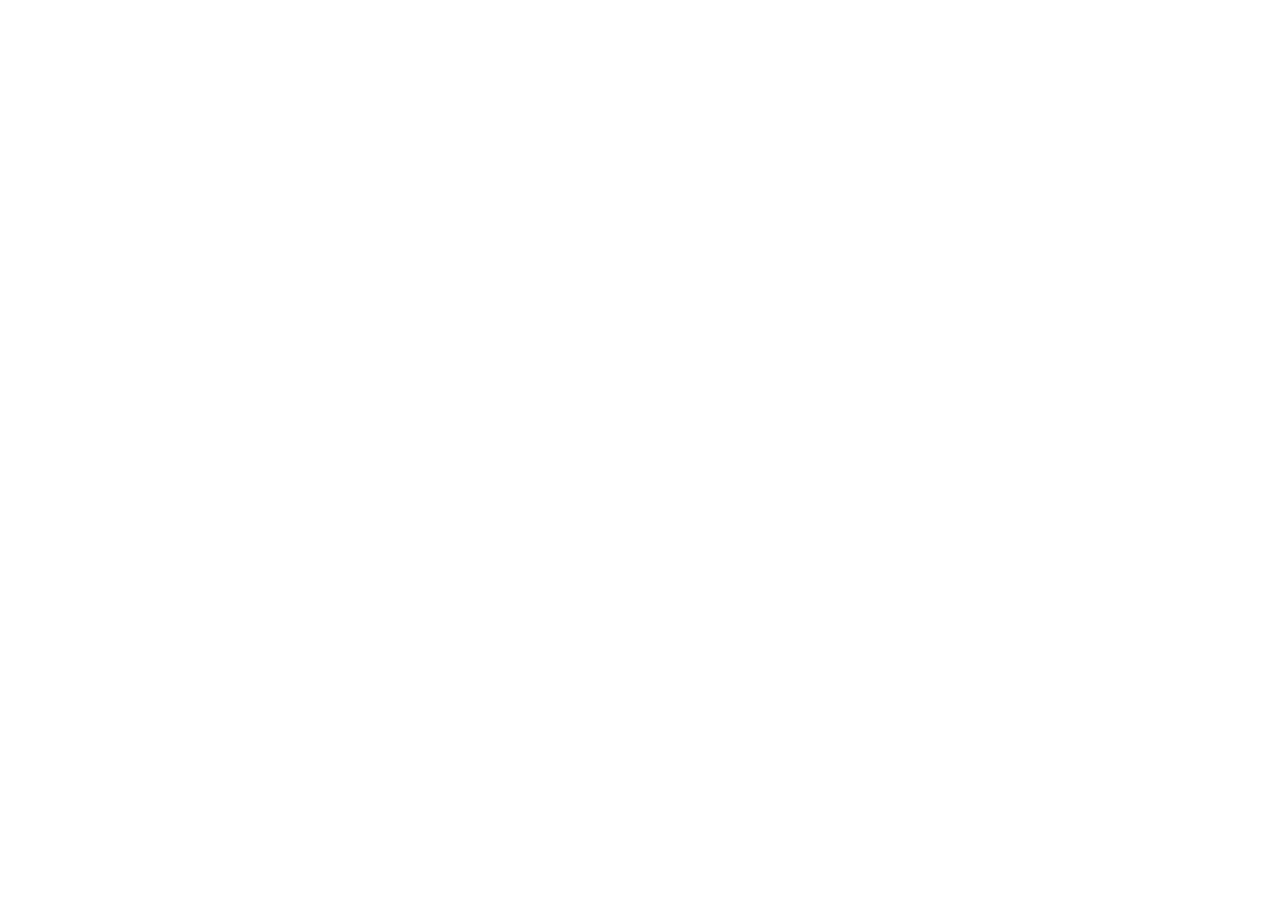
==== calc.html @ 209d0b48 "Created html, css and js file that has basic functions for the math operators" ====
<!DOCTYPE html>
<html lang="en">
<head>
    <meta charset="UTF-8">
    <meta name="viewport" content="width=device-width, initial-scale=1.0">
    <title>Calculator</title>
</head>
<body>
    
</body>
</html>
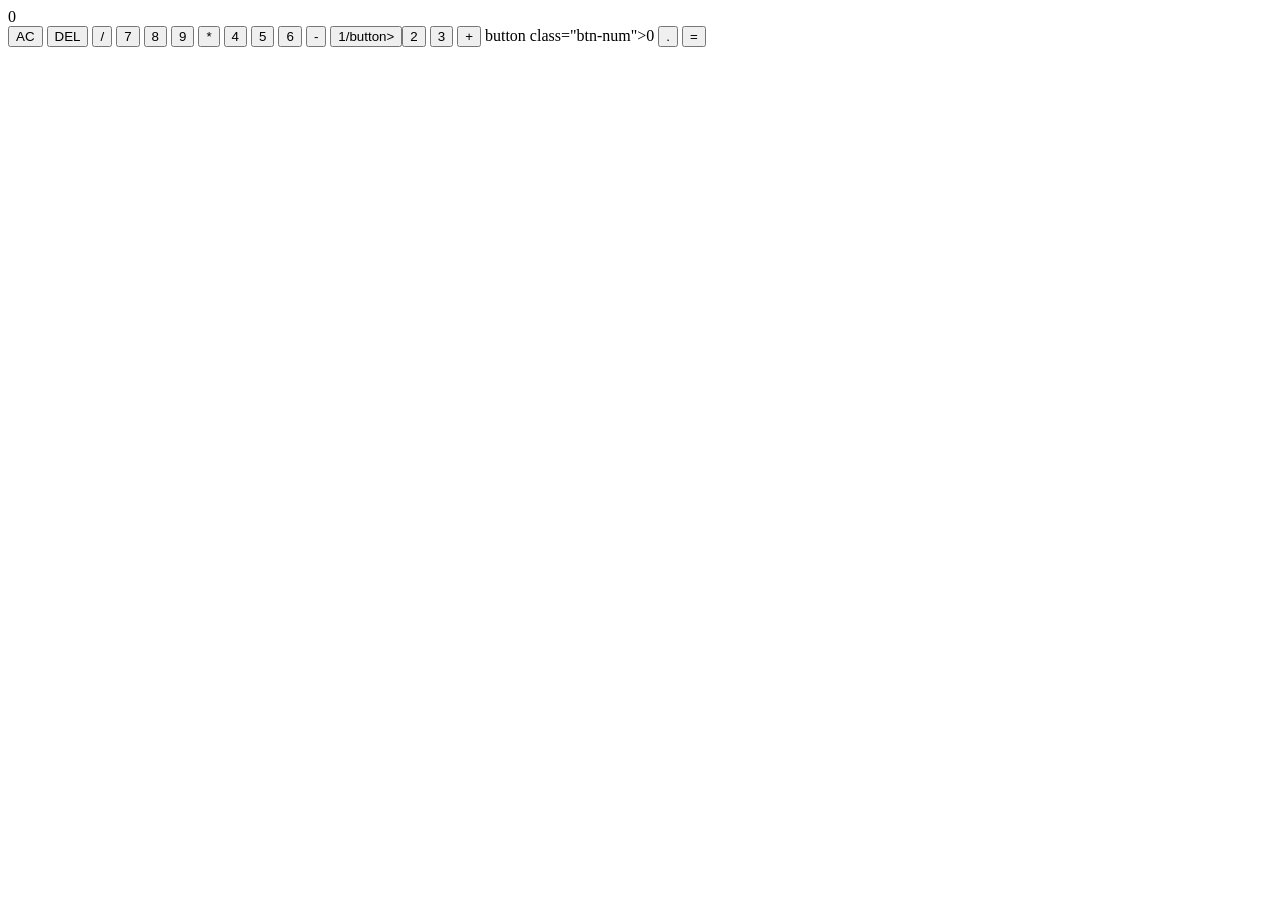
==== commit f16811d1: "Added variables for each part of the operation Created function operate to call math functions Creat" ====
--- a/calc.html
+++ b/calc.html
@@ -6,6 +6,34 @@
     <title>Calculator</title>
 </head>
 <body>
+    <div class="calculator">
+        <div id="display">0</div>
+
+        <div class="buttons">
+            <button class="btn-clear">AC</button>
+            <button class="btn-delete">DEL</button>
+            <button class="btn-operator" data-option="/">/</button>
+
+            <button class="btn-num">7</button>
+            <button class="btn-num">8</button>
+            <button class="btn-num">9</button>
+            <button class="btn-operator" data-option="*">*</button>
+
+            <button class="btn-num">4</button>
+            <button class="btn-num">5</button>
+            <button class="btn-num">6</button>
+            <button class="btn-operator" data-option="-">-</button>
+
+            <button class="btn-num">1/button>
+            <button class="btn-num">2</button>
+            <button class="btn-num">3</button>
+            <button class="btn-operator" data-option="+">+</button>
+
+             button class="btn-num">0</button>
+            <button class="btn-num">.</button>
+            <button class="btn-equals">=</button>
+        </div>
+    </div>
     
 </body>
 </html>
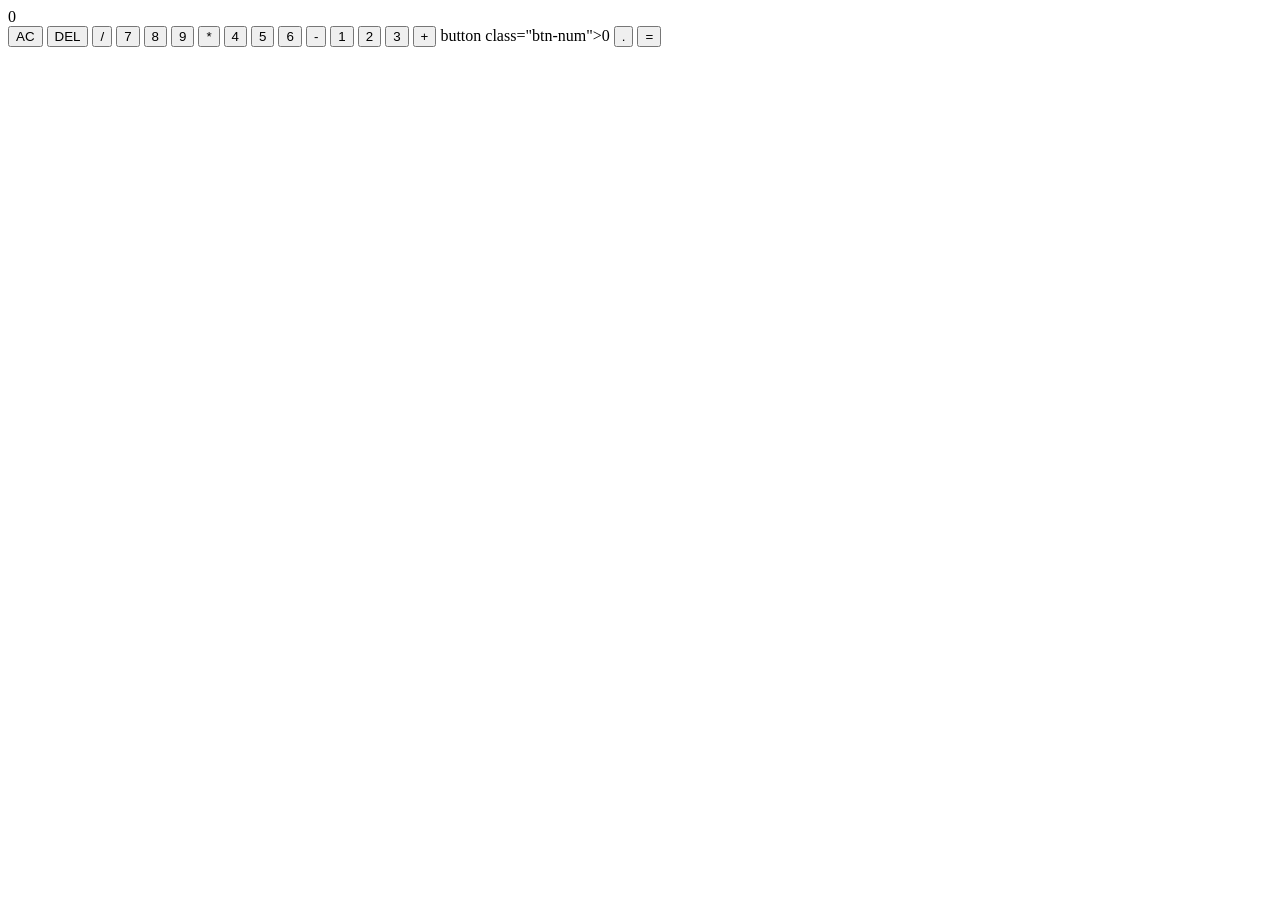
==== commit 39c723f2: "Edited js file to have functions that update variables and edited it to make calculator work" ====
--- a/calc.html
+++ b/calc.html
@@ -24,7 +24,7 @@
             <button class="btn-num">6</button>
             <button class="btn-operator" data-option="-">-</button>
 
-            <button class="btn-num">1/button>
+            <button class="btn-num">1</button>
             <button class="btn-num">2</button>
             <button class="btn-num">3</button>
             <button class="btn-operator" data-option="+">+</button>
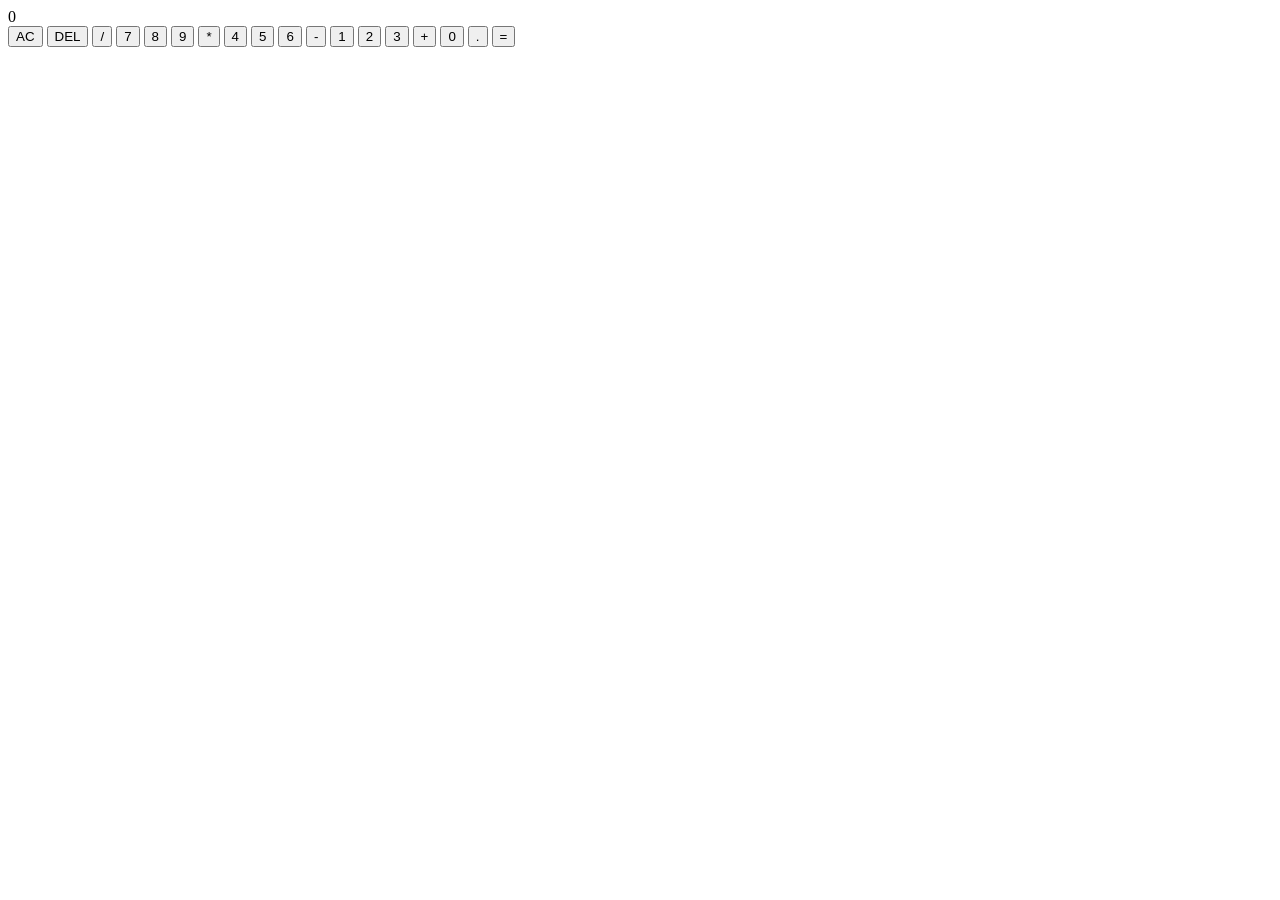
==== commit a831cd07: "Edited unclosed tags, placed missing links for external css and script files and corrected spellings" ====
--- a/calc.html
+++ b/calc.html
@@ -4,6 +4,8 @@
     <meta charset="UTF-8">
     <meta name="viewport" content="width=device-width, initial-scale=1.0">
     <title>Calculator</title>
+    <link rel="stylesheet" href="calc.css">
+    <script src="calc.js" defer></script>
 </head>
 <body>
     <div class="calculator">
@@ -12,24 +14,24 @@
         <div class="buttons">
             <button class="btn-clear">AC</button>
             <button class="btn-delete">DEL</button>
-            <button class="btn-operator" data-option="/">/</button>
+            <button class="btn-operator" data-op="/">/</button>
 
             <button class="btn-num">7</button>
             <button class="btn-num">8</button>
             <button class="btn-num">9</button>
-            <button class="btn-operator" data-option="*">*</button>
+            <button class="btn-operator" data-op="*">*</button>
 
             <button class="btn-num">4</button>
             <button class="btn-num">5</button>
             <button class="btn-num">6</button>
-            <button class="btn-operator" data-option="-">-</button>
+            <button class="btn-operator" data-op="-">-</button>
 
             <button class="btn-num">1</button>
             <button class="btn-num">2</button>
             <button class="btn-num">3</button>
-            <button class="btn-operator" data-option="+">+</button>
+            <button class="btn-operator" data-op="+">+</button>
 
-             button class="btn-num">0</button>
+            <button class="btn-num">0</button>
             <button class="btn-num">.</button>
             <button class="btn-equals">=</button>
         </div>
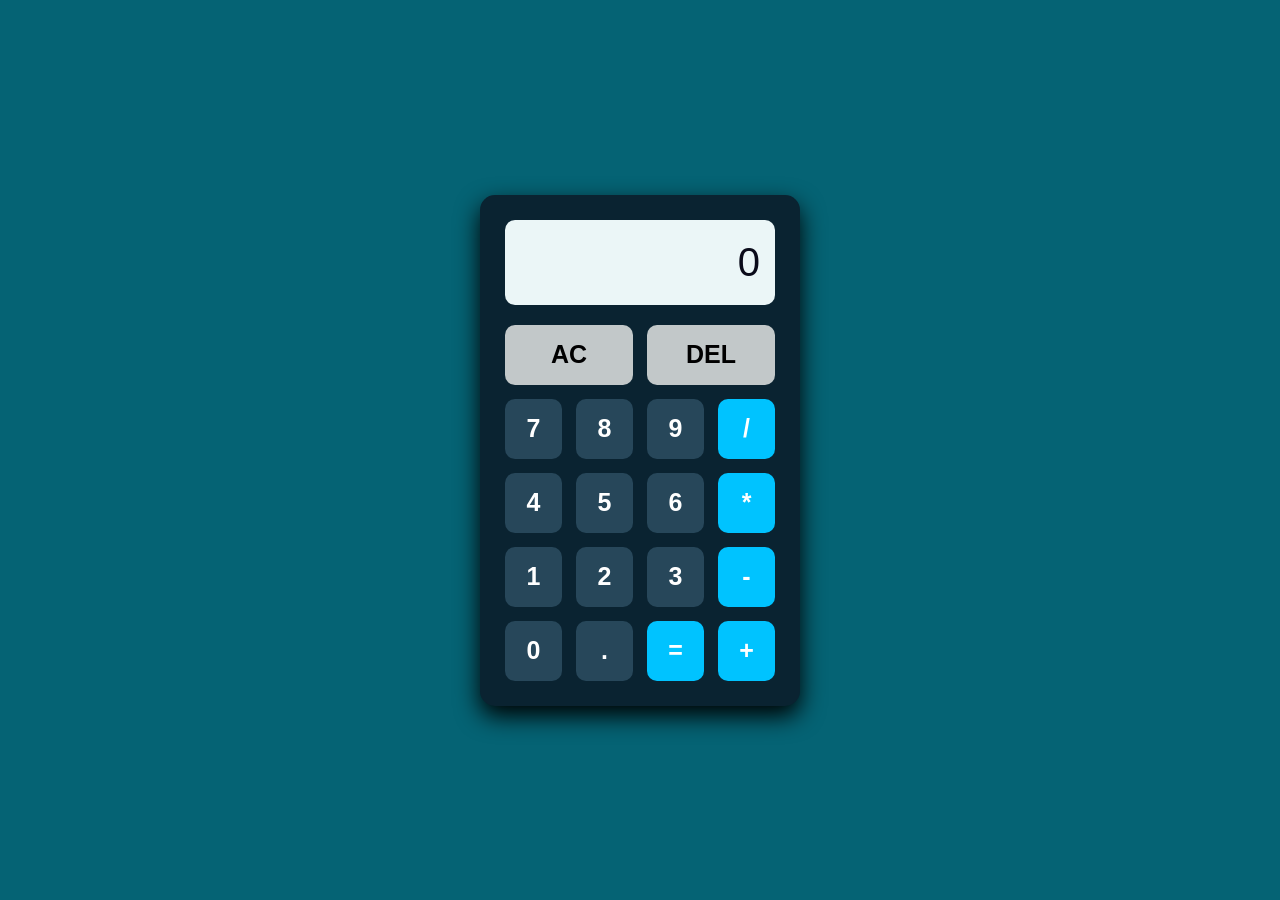
==== commit 0d1cd3f5: "Edited html button order and edited the styles for the buttons" ====
--- a/calc.html
+++ b/calc.html
@@ -14,26 +14,26 @@
         <div class="buttons">
             <button class="btn-clear">AC</button>
             <button class="btn-delete">DEL</button>
-            <button class="btn-operator" data-op="/">/</button>
 
             <button class="btn-num">7</button>
             <button class="btn-num">8</button>
             <button class="btn-num">9</button>
-            <button class="btn-operator" data-op="*">*</button>
+            <button class="btn-operator" data-op="/">/</button>
 
             <button class="btn-num">4</button>
             <button class="btn-num">5</button>
             <button class="btn-num">6</button>
-            <button class="btn-operator" data-op="-">-</button>
+            <button class="btn-operator" data-op="*">*</button>
 
             <button class="btn-num">1</button>
             <button class="btn-num">2</button>
             <button class="btn-num">3</button>
-            <button class="btn-operator" data-op="+">+</button>
+            <button class="btn-operator" data-op="-">-</button>
 
             <button class="btn-num">0</button>
             <button class="btn-num">.</button>
             <button class="btn-equals">=</button>
+            <button class="btn-operator" data-op="+">+</button>
         </div>
     </div>
     
--- a/calc.css
+++ b/calc.css
@@ -0,0 +1,91 @@
+*{
+    box-sizing: border-box;
+    margin: 0;
+    padding: 0;
+}
+
+body {
+  display: flex;
+  justify-content: center;
+  align-items: center;
+  min-height: 100vh;
+  background-color: #056374;
+  font-family: 'Arial', sans-serif;
+}
+
+.calculator {
+    width:  320px;
+    background-color: #0a2331;
+    padding: 25px;
+    border-radius: 15px;
+    box-shadow: 0px 10px 25px;
+}
+
+#display {
+  background-color: #ebf6f7;
+  color: #0a0b1a;
+  font-size: 2.5rem;
+  text-align: right;
+  padding: 20px 15px;
+  border-radius: 10px;
+  margin-bottom: 20px;
+  min-height: 70px;
+  overflow-x: auto;
+  word-wrap: break-word;
+  word-break: break-all;
+}
+
+.buttons {
+  display: flex;
+  flex-wrap: wrap;
+  gap: 14px;
+}
+
+button {
+  flex: 0 0 calc((100% - (14px * 3)) / 4) ;
+  height: 60px;
+  font-size: 25px;
+  font-weight: bold;
+  border: none;
+  border-radius: 10px;
+  cursor: pointer;
+  background-color: #27475a;
+  color: #ffffff;
+  transition: background-color 0.15s ease, transform 0.05s ease;
+}
+
+button:hover {
+  background-color: #05476d;
+}
+button:active {
+  transform: scale(0.96); 
+}
+
+.btn-clear, 
+.btn-delete {
+  flex: 0 0 calc((100% - 14px) / 2);
+  background-color: #c2c8c9;
+  color: #000000;
+}
+
+.btn-operator {
+  background-color: #00c3ff;
+  color: #ffffff;
+}
+
+.btn-operator:hover {
+  background-color: #00b3e0;
+}
+
+.btn-clear:hover, 
+.btn-delete:hover {
+  background-color: #b0b1b1;
+}
+
+.btn-equals {
+  background-color: #00c3ff;
+}
+
+.btn-equals:hover {
+  background-color: #00b3e0;
+}
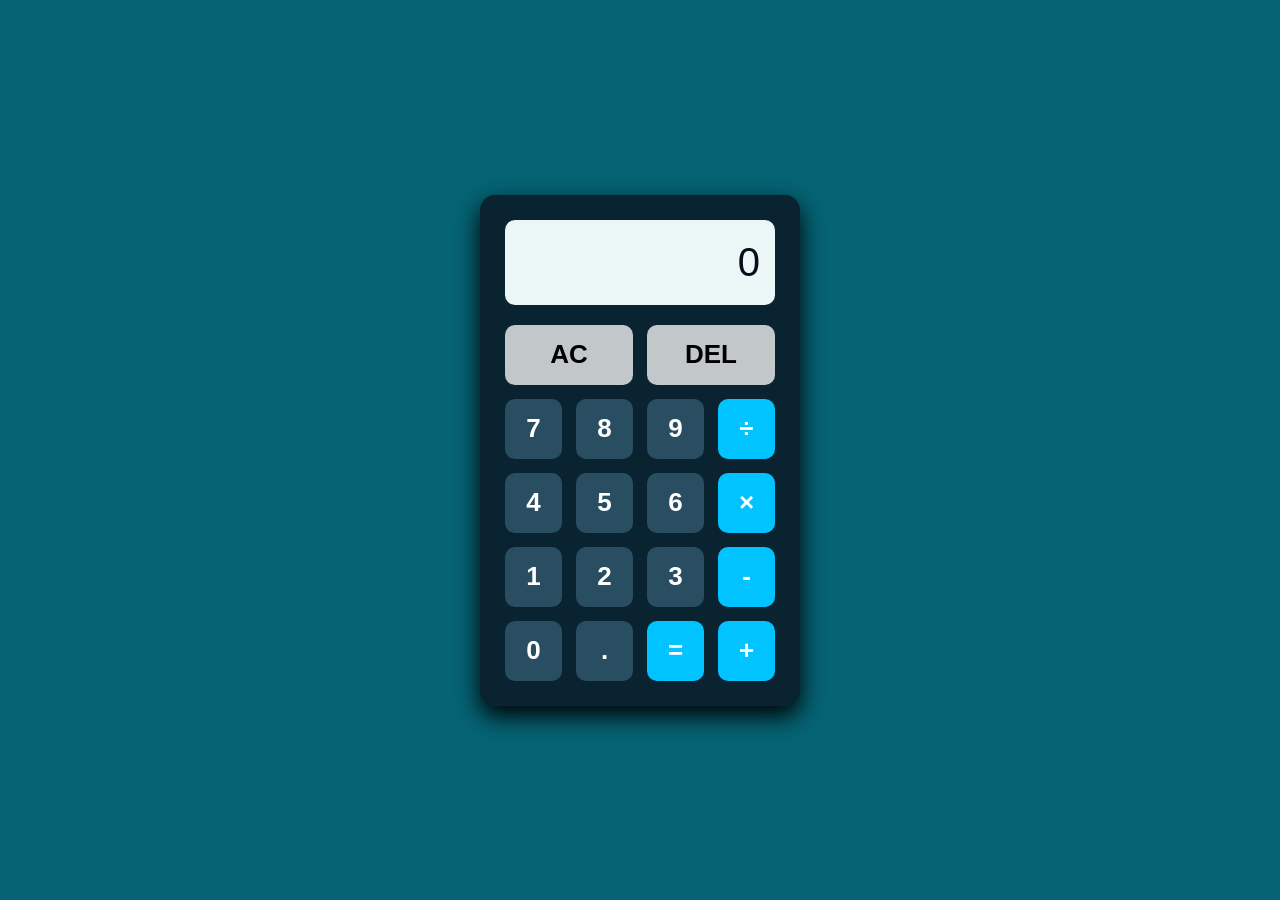
==== commit 5206bde5: "edited math symbols for multiply and divide" ====
--- a/calc.html
+++ b/calc.html
@@ -18,12 +18,12 @@
             <button class="btn-num">7</button>
             <button class="btn-num">8</button>
             <button class="btn-num">9</button>
-            <button class="btn-operator" data-op="/">/</button>
+            <button class="btn-operator" data-op="÷">÷</button>
 
             <button class="btn-num">4</button>
             <button class="btn-num">5</button>
             <button class="btn-num">6</button>
-            <button class="btn-operator" data-op="*">*</button>
+            <button class="btn-operator" data-op="×">×</button>
 
             <button class="btn-num">1</button>
             <button class="btn-num">2</button>
--- a/calc.css
+++ b/calc.css
@@ -44,12 +44,12 @@
 button {
   flex: 0 0 calc((100% - (14px * 3)) / 4) ;
   height: 60px;
-  font-size: 25px;
+  font-size: 26px;
   font-weight: bold;
   border: none;
   border-radius: 10px;
   cursor: pointer;
-  background-color: #27475a;
+  background-color: #294d61;
   color: #ffffff;
   transition: background-color 0.15s ease, transform 0.05s ease;
 }
